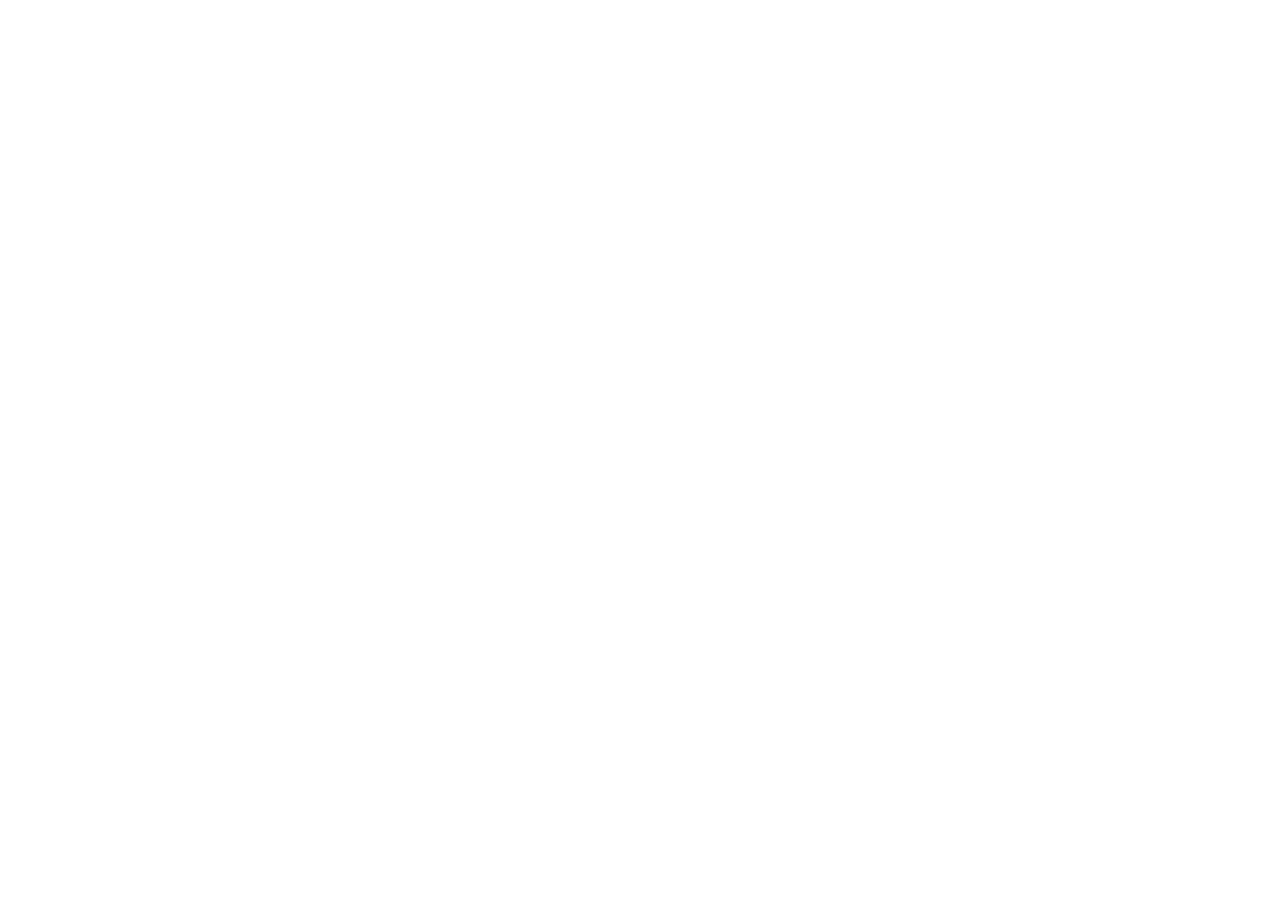
==== check.html @ dbbd8d45 "Update" ====
<!DOCTYPE html>
<html lang="en">
<head>
    <meta charset="UTF-8">
    <meta http-equiv="X-UA-Compatible" content="IE=edge">
    <meta name="viewport" content="width=device-width, initial-scale=1.0">
    <title>Document</title>
</head>
<body>
    <noscript>JavaScript no injected this browser</noscript>

    <script src="script/script.js"></script>
</body>
</html>
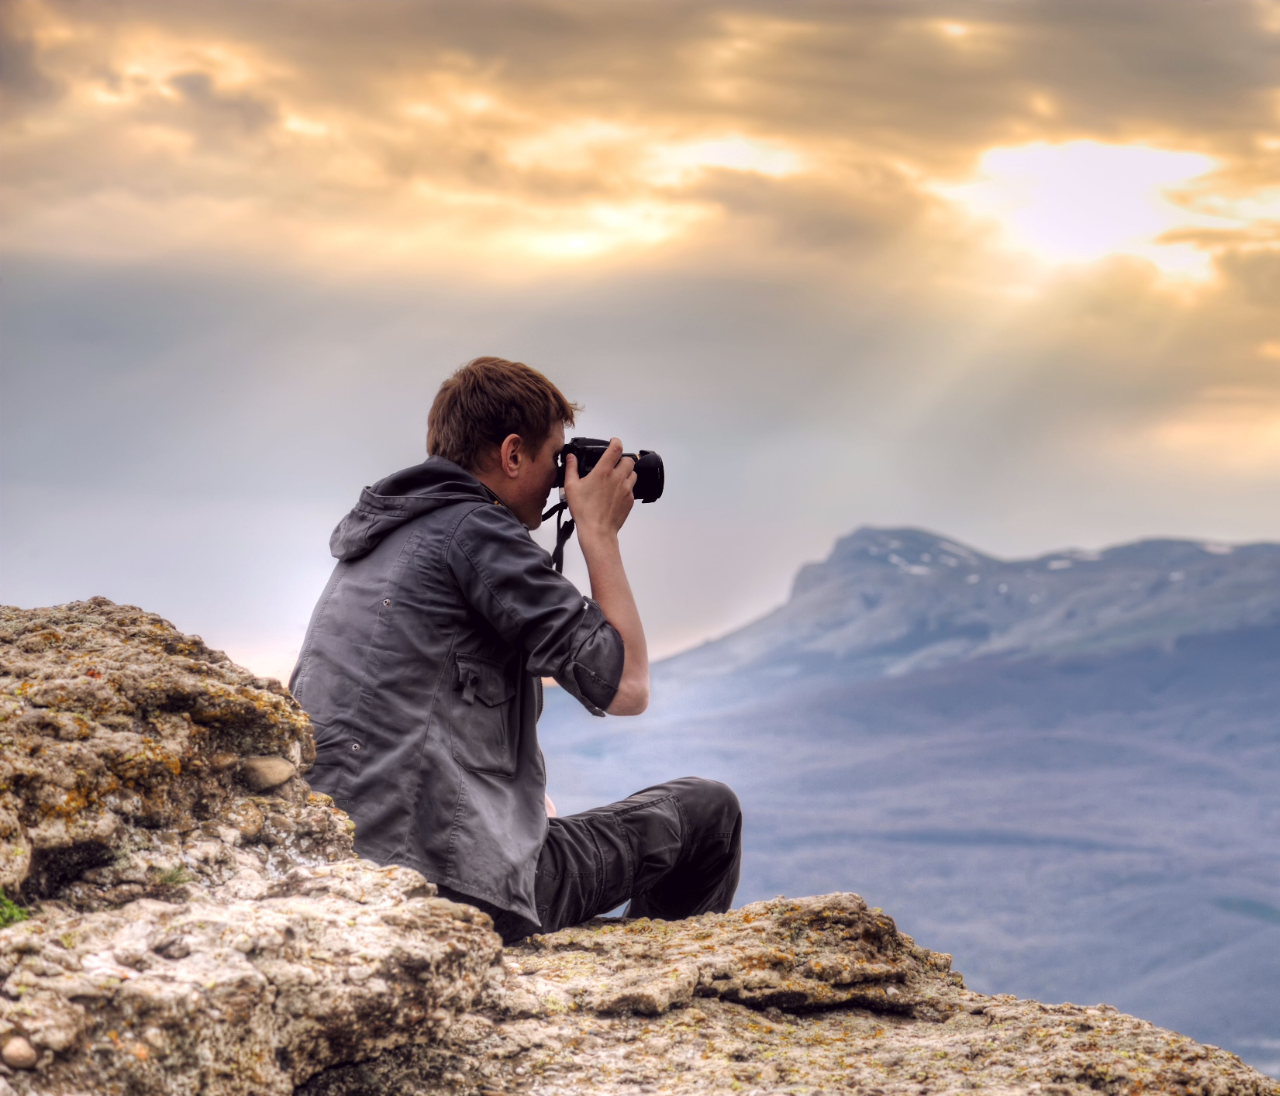
==== commit 53846f68: "Update" ====
--- a/check.html
+++ b/check.html
@@ -1,10 +1,13 @@
 <!DOCTYPE html>
 <html lang="en">
 <head>
+    <meta name="author" content="Krino">
+    <meta name="keywords" content="">
     <meta charset="UTF-8">
     <meta http-equiv="X-UA-Compatible" content="IE=edge">
     <meta name="viewport" content="width=device-width, initial-scale=1.0">
-    <title>Document</title>
+    <link rel="stylesheet" href="css/main.css">
+    <title>CheckDate - CheckPage</title>
 </head>
 <body>
     <noscript>JavaScript no injected this browser</noscript>
--- a/css/main.css
+++ b/css/main.css
@@ -0,0 +1,14 @@
+body {
+    background-image: url(../img/main.jpeg);
+    background-size: cover;
+    width: 1920px;
+    height: 1080px;
+}
+
+#sc {
+    width: 200px;
+    height: 50px;
+    line-height: 20px;
+    margin: 250px auto;
+    display: block;
+}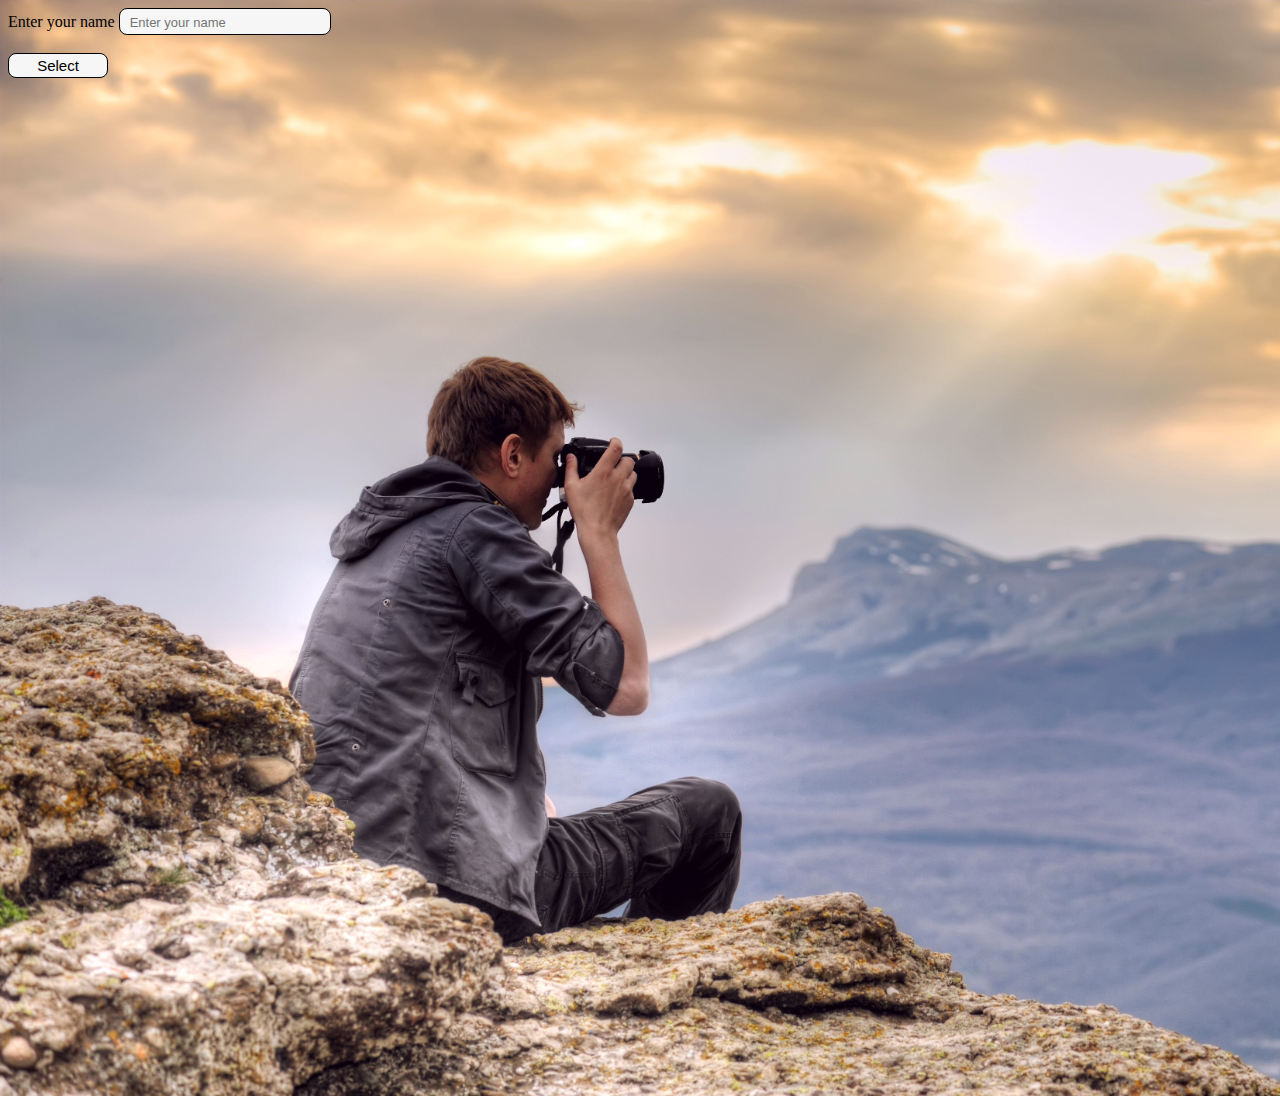
==== commit 4e6db9e9: "Update" ====
--- a/check.html
+++ b/check.html
@@ -12,6 +12,9 @@
 <body>
     <noscript>JavaScript no injected this browser</noscript>
 
-    <script src="script/script.js"></script>
+    <label id="reqesttext" for="inputfield">Enter your name</label>
+    <input type="name" name="" id="inputfield" placeholder="Enter your name"><br><br>
+
+    <button id="selectbutton" class="button">Select</button>
 </body>
 </html>--- a/css/main.css
+++ b/css/main.css
@@ -11,4 +11,26 @@
     line-height: 20px;
     margin: 250px auto;
     display: block;
+}
+
+#inputfield {
+    width: 200px;
+	font-size: 13px;
+	padding: 6px 0 4px 10px;
+	border: 1px solid #cecece;
+	background: #F6F6f6;
+	border-radius: 8px;
+    border-color: black;
+    color: white;
+}
+
+#selectbutton {
+    width: 100px;
+    height: 25px;
+	font-size: 15px;
+	border: 1px solid #cecece;
+	background: #F6F6f6;
+	border-radius: 8px;
+    border-color: black;
+    text-align: center;
 }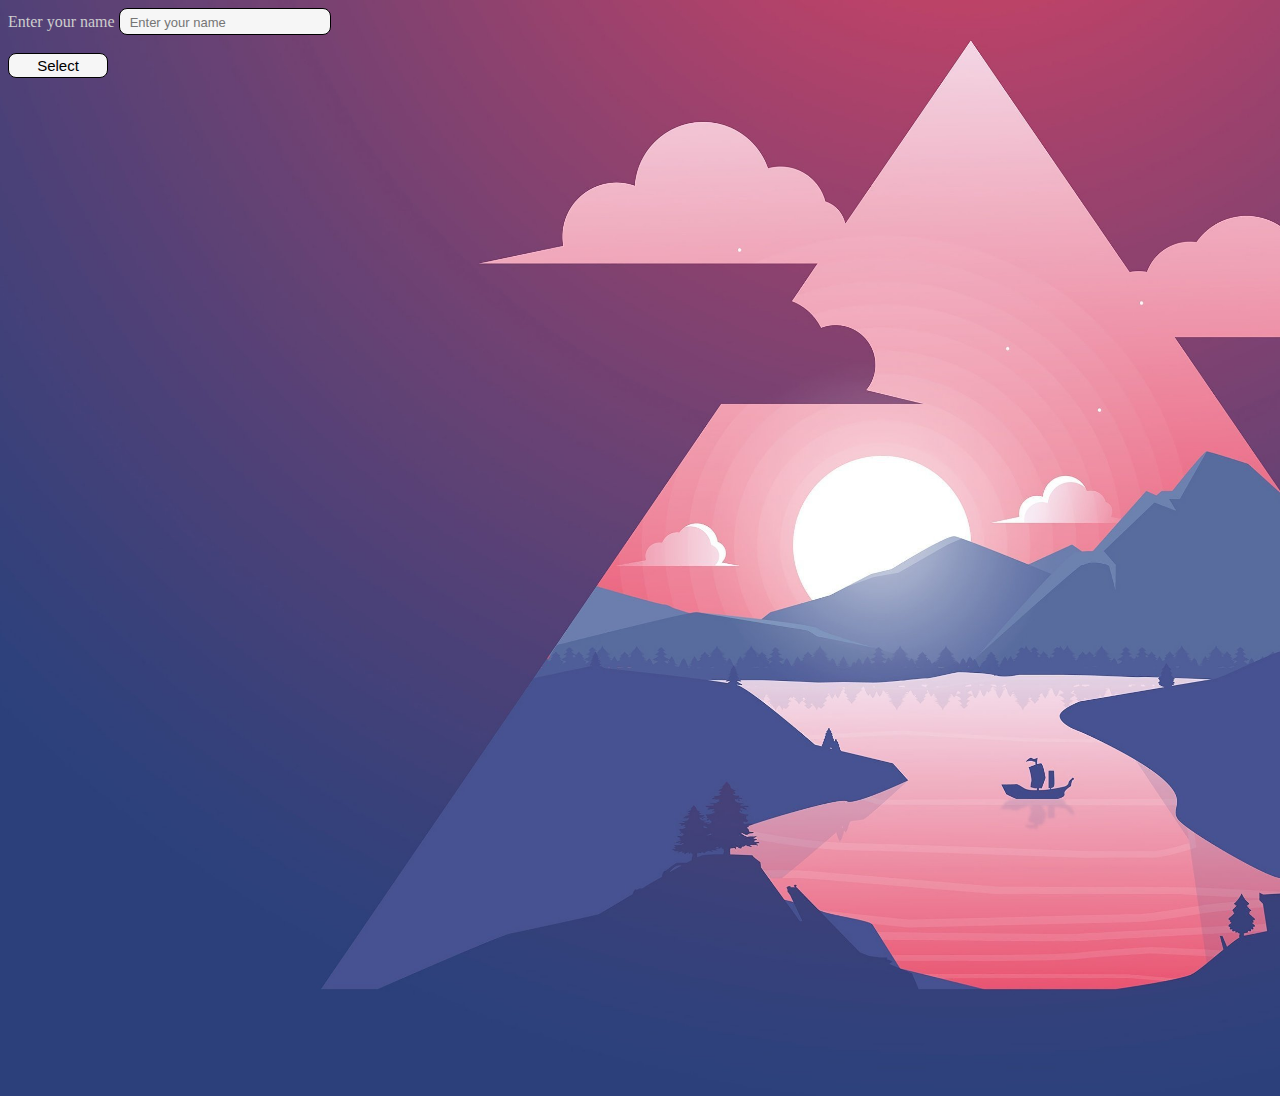
==== commit bba00ece: "Update" ====
--- a/check.html
+++ b/check.html
@@ -12,9 +12,11 @@
 <body>
     <noscript>JavaScript no injected this browser</noscript>
 
-    <label id="reqesttext" for="inputfield">Enter your name</label>
-    <input type="name" name="" id="inputfield" placeholder="Enter your name"><br><br>
+    <div>
+        <label id="reqesttext" for="inputfield">Enter your name</label>
+        <input type="name" name="" id="inputfield" placeholder="Enter your name"><br><br>
 
-    <button id="selectbutton" class="button">Select</button>
+        <button id="selectbutton" class="button">Select</button>
+    </div>
 </body>
 </html>--- a/css/main.css
+++ b/css/main.css
@@ -11,6 +11,10 @@
     line-height: 20px;
     margin: 250px auto;
     display: block;
+}
+
+#reqesttext {
+    color: #cecece;
 }
 
 #inputfield {
